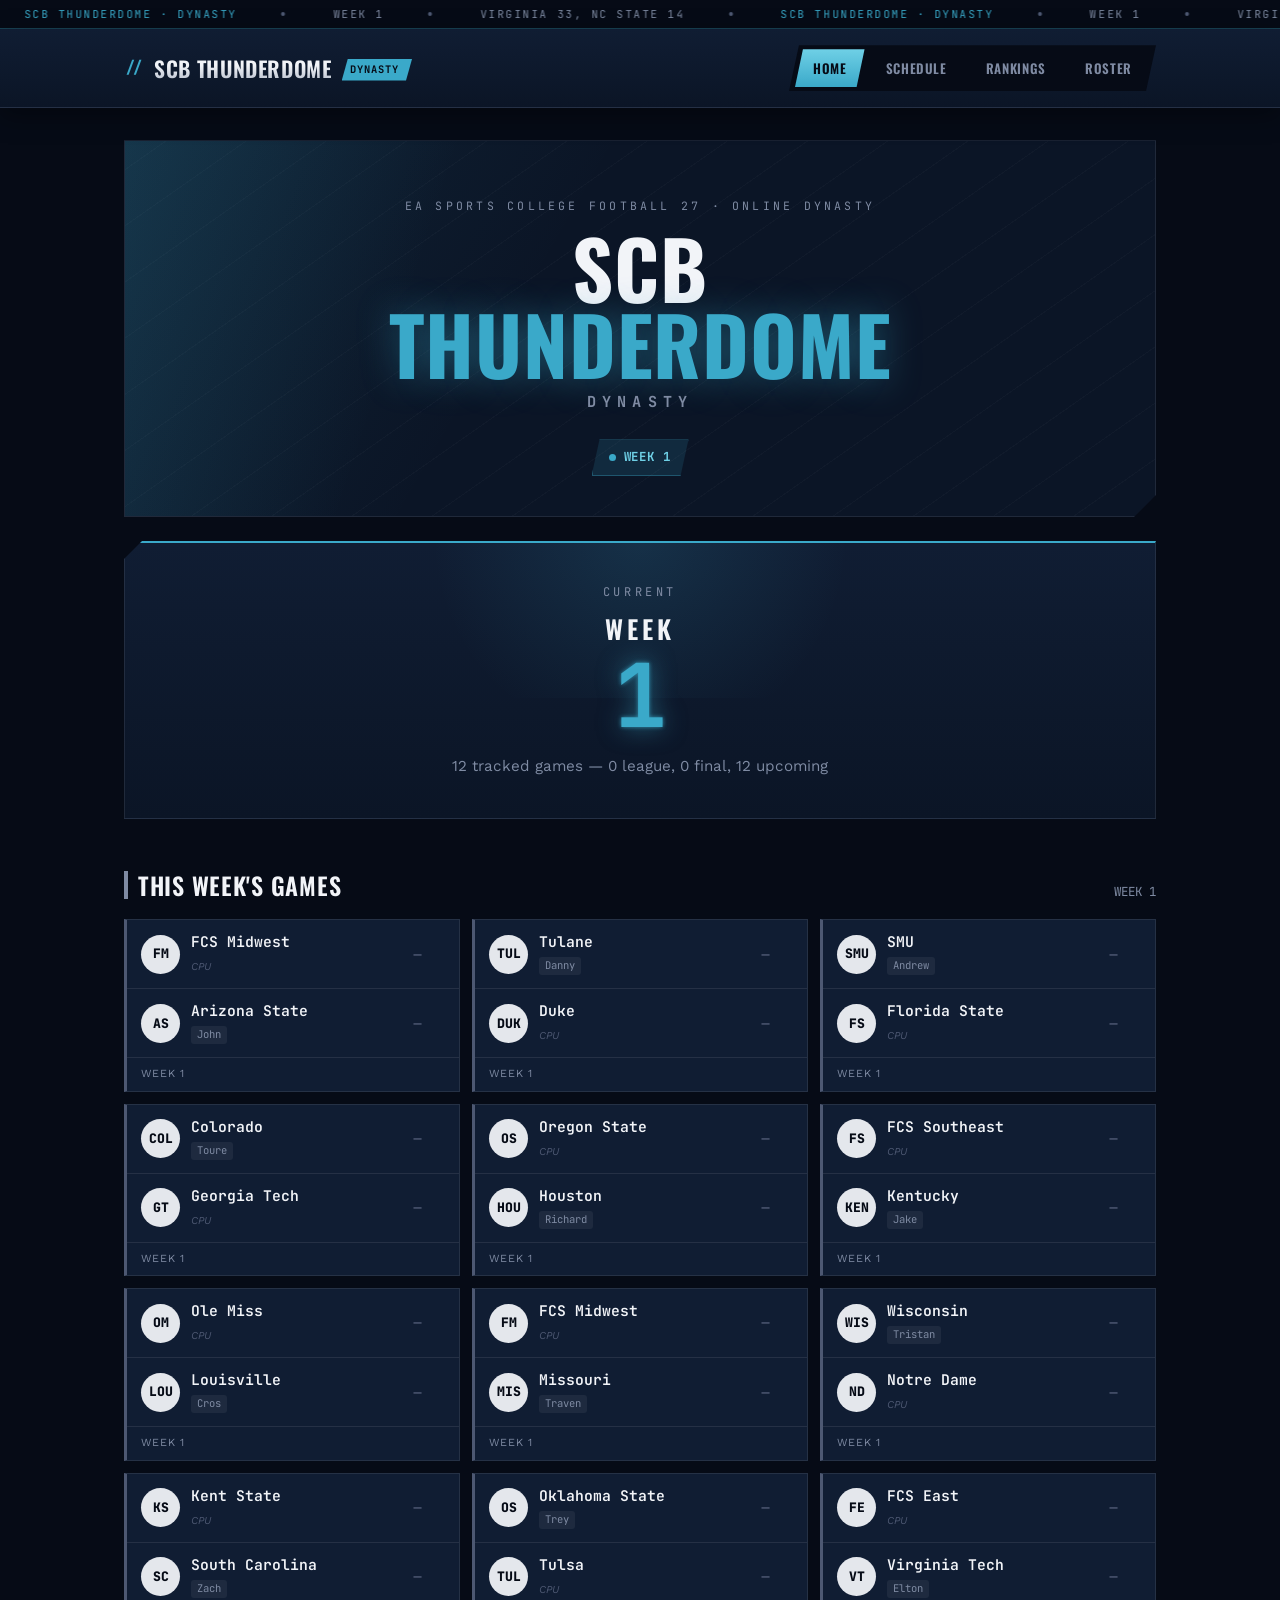
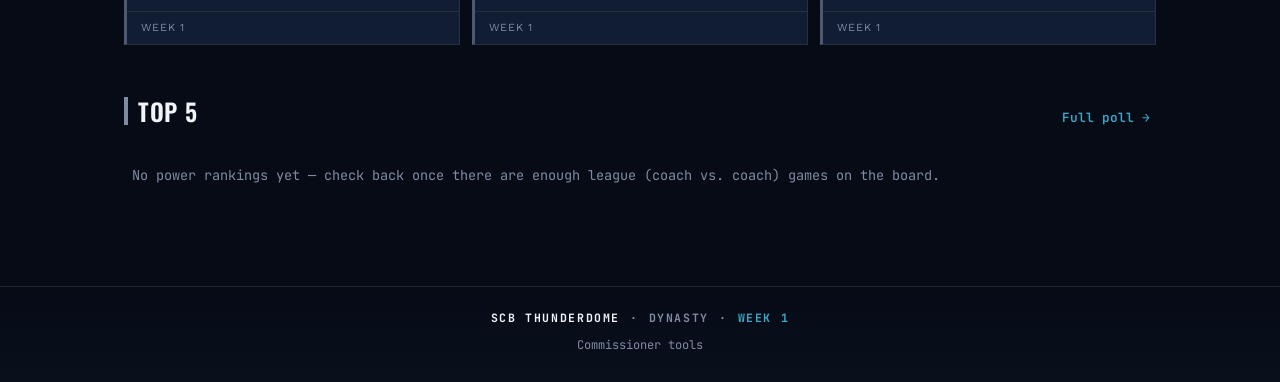
==== index.html @ 1b557338 "Initial League Setup" ====
<!DOCTYPE html>
<html lang="en">
<head>
<meta charset="UTF-8">
<meta name="viewport" content="width=device-width, initial-scale=1.0">
<title>SCB Thunderdome</title>
<meta name="description" content="SCB Thunderdome — an EA Sports College Football 27 online dynasty league. Schedule, power rankings, and roster.">

<!-- ============================================================
     ROOT REDIRECT — not a landing page
     ------------------------------------------------------------
     NCAA Legends serves a league picker here because it runs three
     dynasties. This site runs one, so there is nothing to pick and
     the root just forwards to it.

     WHY THE LEAGUE ISN'T SIMPLY AT THE ROOT
     script.js, week-core.js and the league's own index.html all
     reference shared assets one level up ("../style.css"). Hoisting
     the league to the root would mean rewriting those paths for no
     visible gain. Keeping the folder also means a second dynasty
     later is a new folder plus one line in SITE_LEAGUES — which is
     the property this codebase was built around.

     BOTH a meta refresh and a script: the meta tag works with
     JavaScript disabled and for crawlers, the script fires faster and
     uses replace() so the back button doesn't bounce the visitor
     straight back here.

     The canonical points at the league, not at this page, so shared
     links and search results resolve to the real content.
     ============================================================ -->
<meta http-equiv="refresh" content="0; url=./scbthunderdome/">
<link rel="canonical" href="https://scbthunderdome.github.io/scbthunderdome/">

<link rel="icon" type="image/svg+xml" href="favicon.svg">
<link rel="icon" type="image/png" sizes="32x32" href="favicon-32.png">
<link rel="apple-touch-icon" sizes="180x180" href="apple-touch-icon.png">

<meta property="og:type" content="website">
<meta property="og:site_name" content="SCB Thunderdome">
<meta property="og:title" content="SCB Thunderdome">
<meta property="og:description" content="EA Sports College Football 27 online dynasty. Schedule, power rankings, and the coach roster.">
<meta property="og:url" content="https://scbthunderdome.github.io/">
<meta property="og:image" content="https://scbthunderdome.github.io/og-image.png">
<meta property="og:image:width" content="1200">
<meta property="og:image:height" content="630">
<meta name="twitter:card" content="summary_large_image">
<meta name="twitter:title" content="SCB Thunderdome">
<meta name="twitter:description" content="EA Sports College Football 27 online dynasty. Schedule, power rankings, and the coach roster.">
<meta name="twitter:image" content="https://scbthunderdome.github.io/og-image.png">
<meta name="theme-color" content="#060b16">

<style>
  /* Self-contained. Loading style.css here would be a second render
     for a page nobody sees for more than a moment. */
  html, body {
    height: 100%;
    margin: 0;
    background: #060b16;
    color: #e8eef7;
    font-family: system-ui, -apple-system, "Segoe UI", sans-serif;
  }
  .r {
    height: 100%;
    display: flex;
    flex-direction: column;
    align-items: center;
    justify-content: center;
    gap: 0.75rem;
    text-align: center;
    padding: 1rem;
  }
  .r p { margin: 0; opacity: 0.7; font-size: 0.95rem; }
  .r a { color: #3aa9c9; }
</style>
</head>
<body>

<div class="r">
  <p>Taking you to SCB Thunderdome&hellip;</p>
  <p><a href="./scbthunderdome/">Continue</a></p>
</div>

<script>
  /* replace(), not assign(): a visitor who lands here and then hits
     Back should go wherever they came from, not be redirected again. */
  location.replace("./scbthunderdome/");
</script>
</body>
</html>
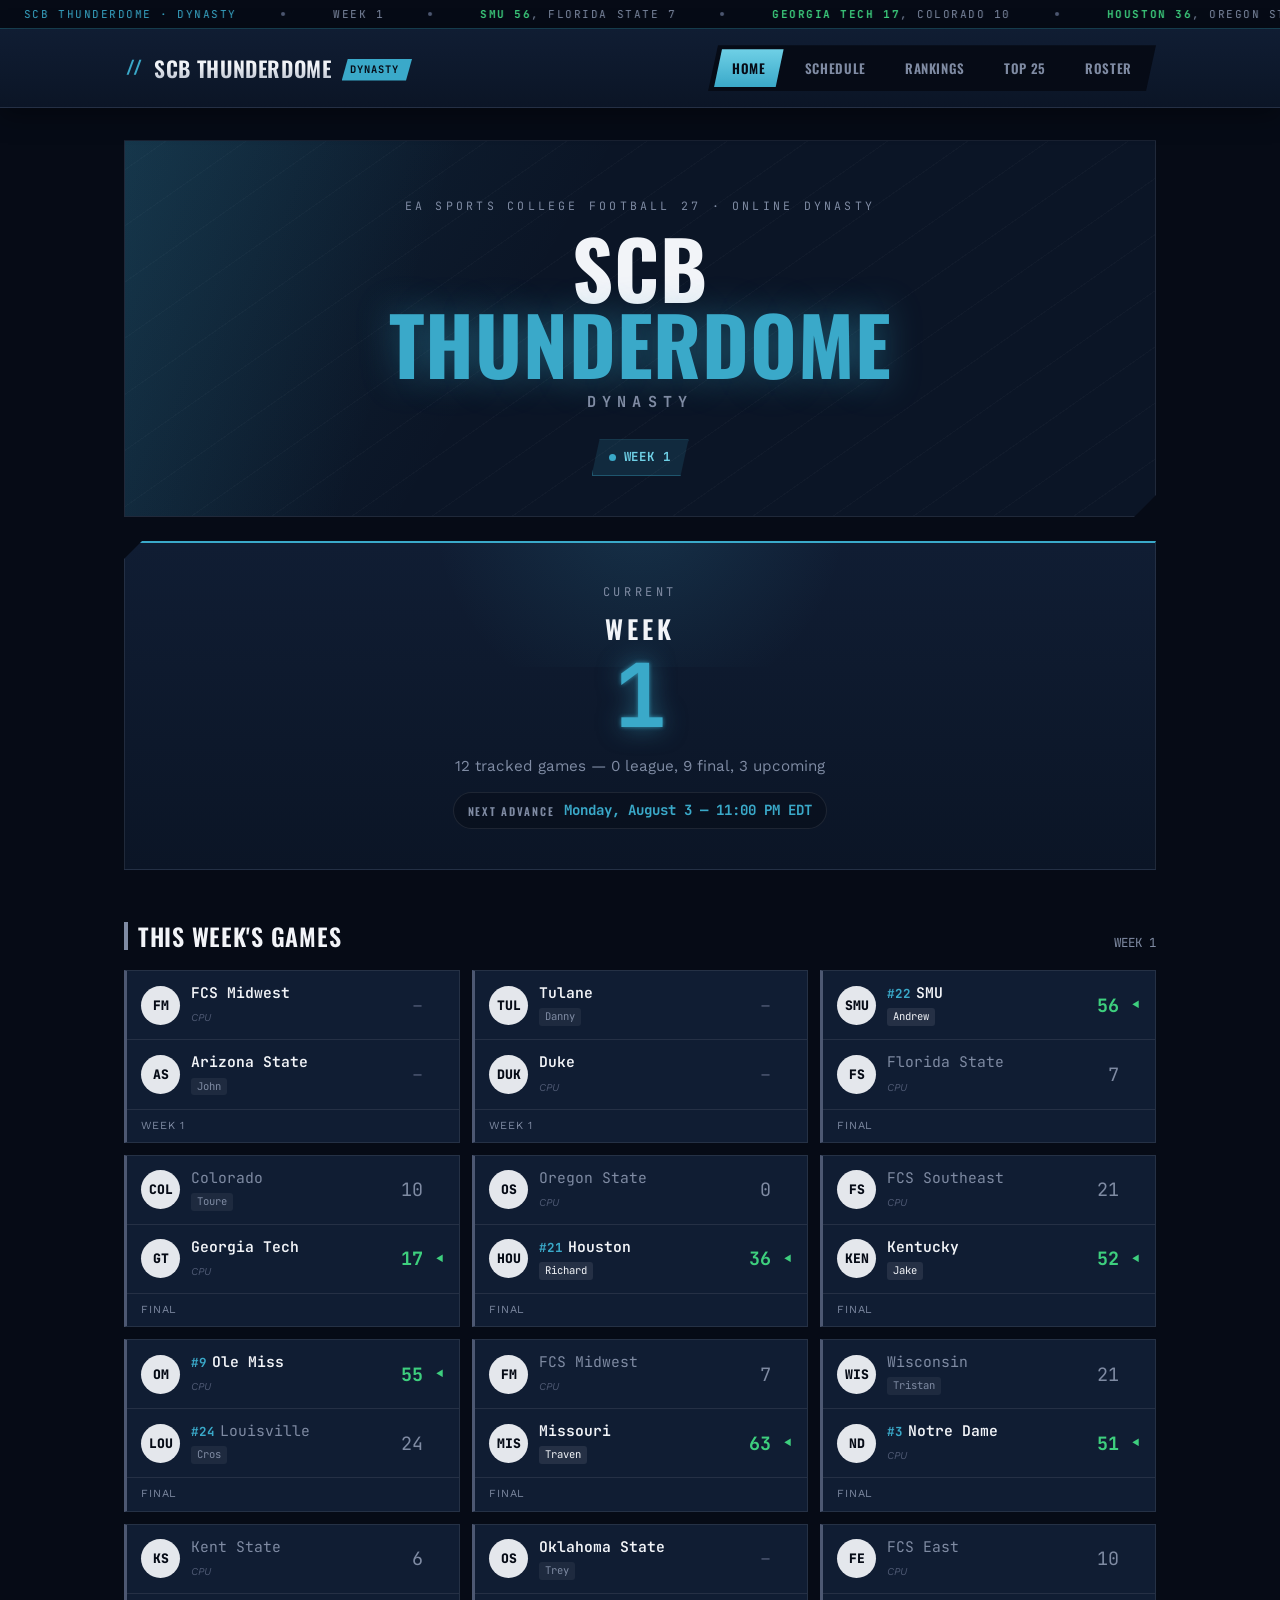
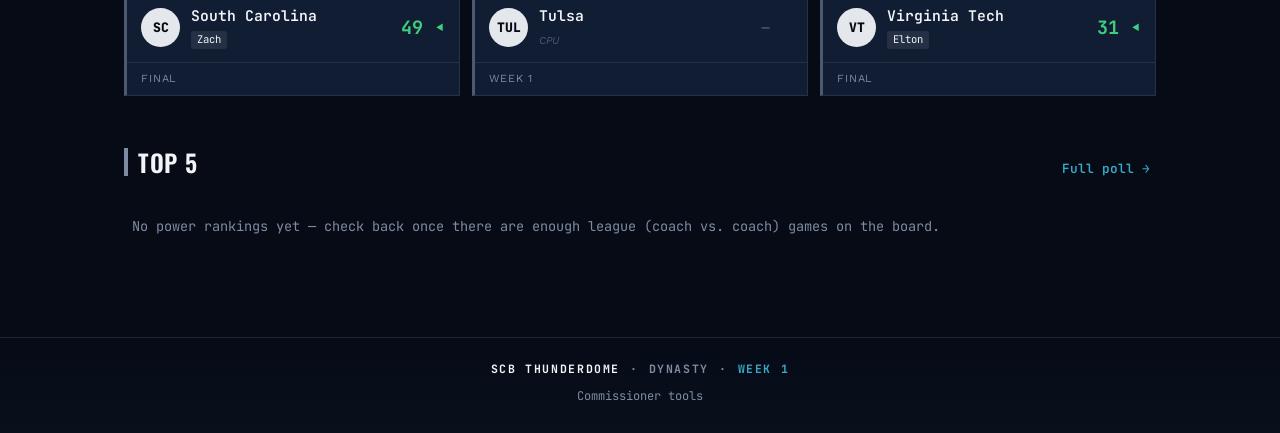
==== commit 079d87ca: "logo updates" ====
--- a/index.html
+++ b/index.html
@@ -32,22 +32,37 @@
 <meta http-equiv="refresh" content="0; url=./scbthunderdome/">
 <link rel="canonical" href="https://scbthunderdome.github.io/scbthunderdome/">
 
-<link rel="icon" type="image/svg+xml" href="favicon.svg">
-<link rel="icon" type="image/png" sizes="32x32" href="favicon-32.png">
-<link rel="apple-touch-icon" sizes="180x180" href="apple-touch-icon.png">
+<!-- ============================================================
+     ASSET VERSION  .  bump ?v= when an image changes
+     ------------------------------------------------------------
+     Discord, iMessage, Slack and Facebook cache link previews by
+     IMAGE URL and hold them for a long time. Replacing og-image.png
+     in place therefore changes nothing for anyone who has already
+     shared the link: they keep seeing the old card.
+
+     Changing the URL is what forces a re-scrape, so every icon and
+     preview URL below carries ?v=N. Bump N in BOTH index.html files
+     whenever you regenerate the art, and the next share is fresh.
+
+     Favicons are cached at least as hard by browsers, so they carry
+     it too.
+     ============================================================ -->
+<link rel="icon" type="image/svg+xml" href="favicon.svg?v=2">
+<link rel="icon" type="image/png" sizes="32x32" href="favicon-32.png?v=2">
+<link rel="apple-touch-icon" sizes="180x180" href="apple-touch-icon.png?v=2">
 
 <meta property="og:type" content="website">
 <meta property="og:site_name" content="SCB Thunderdome">
 <meta property="og:title" content="SCB Thunderdome">
 <meta property="og:description" content="EA Sports College Football 27 online dynasty. Schedule, power rankings, and the coach roster.">
 <meta property="og:url" content="https://scbthunderdome.github.io/">
-<meta property="og:image" content="https://scbthunderdome.github.io/og-image.png">
+<meta property="og:image" content="https://scbthunderdome.github.io/og-image.png?v=2">
 <meta property="og:image:width" content="1200">
 <meta property="og:image:height" content="630">
 <meta name="twitter:card" content="summary_large_image">
 <meta name="twitter:title" content="SCB Thunderdome">
 <meta name="twitter:description" content="EA Sports College Football 27 online dynasty. Schedule, power rankings, and the coach roster.">
-<meta name="twitter:image" content="https://scbthunderdome.github.io/og-image.png">
+<meta name="twitter:image" content="https://scbthunderdome.github.io/og-image.png?v=2">
 <meta name="theme-color" content="#060b16">
 
 <style>
